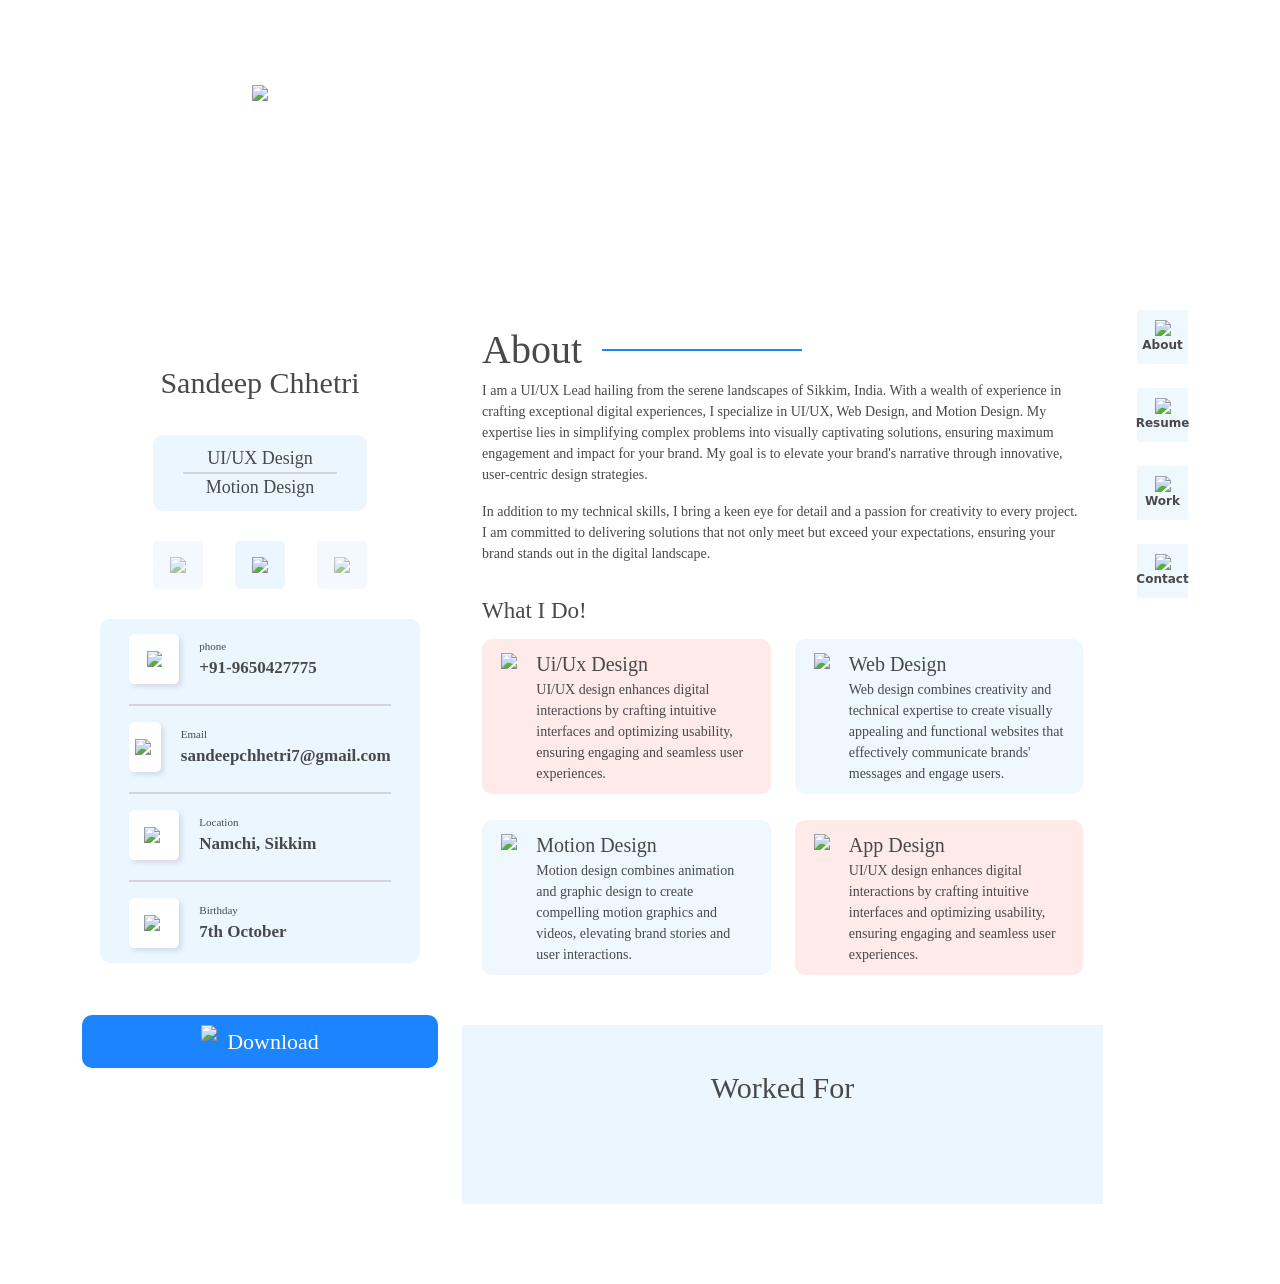
==== index.html @ e55f190d "Add files via upload" ====
<!DOCTYPE html>
<html lang="en">

<head>
    <title>Sandeep Chhetri</title>
    <meta charset="utf-8">
    <meta name="viewport" content="width=device-width, initial-scale=1">
    <link href="https://cdn.jsdelivr.net/npm/bootstrap@5.3.3/dist/css/bootstrap.min.css" rel="stylesheet">
    <script src="https://cdn.jsdelivr.net/npm/bootstrap@5.3.3/dist/js/bootstrap.bundle.min.js"></script>
    <link rel="icon" href="images/favicon.png" type="image/x-icon">
    <link rel="stylesheet" type="text/css" href="style.css">
    <script src="menu.js"></script>
    <script>
        const cloneEl = document.querySelector(".logos-slide").cloneNode(true)
        const logos = document.querySelector('.logos').appendChild(cloneEl);
    </script>
       <script>
        document.addEventListener('DOMContentLoaded', function () {
            var form = document.getElementById('contactForm');
            form.addEventListener('submit', function (event) {
                // You can add form validation or any other logic here
                console.log('Form submitted');
            });
        });
    </script>
</head>

<body>
    <div class="main">
        <div class="container">
            <div class="row">
                <div class="col-md-4 col-sm-12">
                    <div class="img-candi">
                        <img class="master-img" src=".\images\sandeep.png" />
                    </div>
                    <div class="sidebar-section">
                        <div class="master">Sandeep Chhetri</div>
                        <div class="profile">
                            <div class="profile-one">UI/UX Design</div>
                            <div class="line"></div>
                            <div class="profile-two">Motion Design</div>
                        </div>
                        <div class="social-media">
                            <a class="inactive"><div class="social facebook"><img src=".\images\facebook.svg" /></div></a>
                            <a href="https://www.linkedin.com/in/sandeep-chhetri-973285190/" target="_blank"><div class="social linkedin"><img src=".\images\linkedin.svg" /></div></a>
                            <a class="inactive"> <div class="social twitter"><img src=".\images\twitter.svg" /></div></a>
                        </div>
                        <div class="personal-details">
                            <div class="contact">
                                <div class="cont-icon">
                                    <img class="cont-iocn-det" src=".\images\phone.svg">
                                </div>
                                <div class="per-details">
                                    <div class="per-cat">phone</div>
                                    <div class="main-cat"><b>+91-9650427775</b></div>
                                </div>
                            </div>
                            <div class="line1"></div>
                            <div class="contact mt-3">
                                <div class="cont-icon">
                                    <img class="cont-iocn-det ex-img" src=".\images\email.svg">
                                </div>
                                <div class="per-details">
                                    <div class="per-cat">Email</div>
                                    <div class="main-cat"><b>sandeepchhetri7@gmail.com</b></div>
                                </div>
                            </div>
                            <div class="line1"></div>
                            <div class="contact mt-3">
                                <div class="cont-icon">
                                    <img class="cont-iocn-det ex-img" src=".\images\map.svg">
                                </div>
                                <div class="per-details">
                                    <div class="per-cat">Location</div>
                                    <div class="main-cat"><b>Namchi, Sikkim</b></div>
                                </div>
                            </div>
                            <div class="line1"></div>
                            <div class="contact mt-3">
                                <div class="cont-icon">
                                    <img class="cont-iocn-det ex-img" src=".\images\calendar.svg">
                                </div>
                                <div class="per-details">
                                    <div class="per-cat">Birthday</div>
                                    <div class="main-cat"><b>7th October</b></div>
                                </div>
                            </div>
                        </div>

                    </div>
                    <a href="resume.pdf" download target="_blank" style="text-decoration: none;">
                        <div class="downloadcv">
                            <img src=".\images\download.svg" />
                            <div class="download">Download</div>
                        </div>
                    </a>
                </div>
                <div class="col-md-7 col-sm-12">
                    <div class="about-section">
                        <div class="about-inner">
                            <div class="about-title">
                                <div class="about">About</div>
                                <div class="linetitle"></div>
                            </div>
                            <div class="about-content">
                                <p>I am a UI/UX Lead hailing from the serene landscapes of Sikkim, India. With a wealth
                                    of
                                    experience in crafting exceptional digital experiences, I specialize in UI/UX, Web
                                    Design, and Motion Design. My expertise lies in simplifying complex problems into
                                    visually captivating solutions, ensuring maximum engagement and impact for your
                                    brand.
                                    My goal is to elevate your brand's narrative through innovative, user-centric design
                                    strategies.</p>
                                <p>In addition to my technical skills, I bring a keen eye for detail and a passion for
                                    creativity to every project. I am committed to delivering solutions that not only
                                    meet
                                    but exceed your expectations, ensuring your brand stands out in the digital
                                    landscape.
                                </p>
                            </div>
                            <div class="what">
                                What I Do!
                            </div>
                            <div class="row">
                                <div class="col-md-6">
                                    <div class="what-content">
                                        <div class="icon-what">
                                            <img src=".\images\ui.svg" />
                                        </div>
                                        <div class="what-insight">
                                            <div class="whatTitle">Ui/Ux Design</div>
                                            <div class="whatmaincontent">
                                                UI/UX design enhances digital interactions by crafting intuitive
                                                interfaces
                                                and optimizing usability, ensuring engaging and seamless user
                                                experiences.
                                            </div>
                                        </div>

                                    </div>
                                </div>
                                <div class="col-md-6">
                                    <div class="what-content1">
                                        <div class="icon-what">
                                            <img src=".\images\app.svg" />
                                        </div>
                                        <div class="what-insight">
                                            <div class="whatTitle">Web Design</div>
                                            <div class="whatmaincontent">
                                                Web design combines creativity and technical expertise to create
                                                visually appealing and functional websites that effectively communicate
                                                brands' messages and engage users.
                                            </div>
                                        </div>

                                    </div>
                                </div>
                            </div>
                            <div class="row mt-3">
                                <div class="col-md-6">
                                    <div class="what-content1">
                                        <div class="icon-what">
                                            <img src=".\images\motion.svg" />
                                        </div>
                                        <div class="what-insight">
                                            <div class="whatTitle">Motion Design</div>
                                            <div class="whatmaincontent">

                                                Motion design combines animation and graphic design to create compelling
                                                motion graphics and videos, elevating brand stories and user
                                                interactions.
                                            </div>
                                        </div>

                                    </div>
                                </div>
                                <div class="col-md-6">
                                    <div class="what-content">
                                        <div class="icon-what1">
                                            <img src=".\images\app1.svg" />
                                        </div>
                                        <div class="what-insight">
                                            <div class="whatTitle">App Design</div>
                                            <div class="whatmaincontent">
                                                UI/UX design enhances digital interactions by crafting intuitive
                                                interfaces
                                                and optimizing usability, ensuring engaging and seamless user
                                                experiences.
                                            </div>
                                        </div>

                                    </div>
                                </div>
                            </div>
                        </div>
                        <div class="client-section">
                            <div class="client">Worked For</div>
                            <main class="d-flex flex-row justify-content-center align-items-center">
                                <div class="logos overflow-hidden position-relative"
                                    style=" white-space: nowrap;">
                                    <div class="logos-slide d-inline-block">

                                        <img src="images/vdxtv-logo.png"
                                            alt="">

                                        <img src="images/inspirialogo.png"
                                            alt="">

                                        <img src="images/insynclogo.png"
                                            alt="">

                                        <img src="images/hcl.png"
                                            alt="">

                                        <img src="images/exponentiallogo.png"
                                            alt="">

                                        <img src="images/digixl.png"
                                            alt="">
                                    </div>
                                </div>
                            </main>
                        </div>
                    </div>

                </div>
                <div class="col-md-1 col-sm-12">
                    <div class="menu-custom">
                        <a href="index.html" target="_self" class="abouttab">
                            <img src=".\images\about.svg" class="aboutimg" />
                            <div class="aboutcopy">About</div>
                        </a>
                        <a href="resume.html" target="_self" class="abouttab mt-4">
                            <img src=".\images\resume.svg" class="aboutimg" />
                            <div class="aboutcopy">Resume</div>
                        </a>
                        <a href="work.html" target="_self" class="abouttab mt-4">
                            <img src=".\images\work.svg" class="aboutimg" />
                            <div class="aboutcopy">Work</div>
                        </a>
                        <a href="contact.html" target="_self" class="abouttab mt-4">
                            <img src=".\images\contact.svg" class="aboutimg" />
                            <div class="aboutcopy">Contact</div>
                        </a>
                    </div>
                    <div class="menu-icon" onclick="toggleMenu()">
                        <div class="bar"></div>
                        <div class="bar"></div>
                        <div class="bar"></div>
                    </div>
                </div>
            </div>

        </div>
    </div>
    </div>

</body>

</html>
---- style.css ----
*{
    margin: 0;
    padding: 0;
    box-sizing: border-box;
}
@font-face {
    font-family: titleFont;
    src: url(font/Comfortaa-Bold.ttf);
  }
  @font-face {
    font-family: bodyFont;
    src: url(font/OpenSans-Regular.ttf);
  }
  @font-face {
    font-family: bodyFont2;
    src: url(font/OpenSans-Semibold.ttf);
  }
body{
    background-image: url(images/background.svg);
    background-repeat: no-repeat;
    background-size: cover;
    background-attachment: fixed;
}
.main{
    margin-top: 300px;
    margin-bottom: 80px;
    width: 100vw;
}
.master-img{
    display: flex;
    margin: 0 auto;
    position: absolute;
    top: -215px;
}
.inactive {
    color: #999999; /* Gray text color */
    pointer-events: none; /* Disable mouse interactions */
    text-decoration: none; /* Remove underline */
    opacity: 0.6; /* Make it look faded */
}
.img-candi{
    position: relative;
    display: flex;
    width: 100%;
    justify-content: center;
}

.sidebar-section{
    background-color: white;
    border-radius: 20px;
    display: flex;
    align-items: center;
    flex-direction: column;
    padding-bottom: 37px;
}
.master{
    font-family: titleFont;
    color: #494949;
    font-size: 30px;
    text-align: center;
    padding-top: 60px;
}
.profile{
    padding:10px;
    background-color: #ECF6FF;
    width: 60%;
    border-radius: 10px;
    display: flex;
    flex-direction: column;
    align-items: center;
    margin-top: 30px;
    font-family: bodyFont;
    font-size: 18px;
    color: #494949;
}
.social-media{
    display: flex;
    width: 60%;
    justify-content: space-between;
    margin-top: 30px;
}
.social{
width: 50px;
height: 48px;
border-radius: 5px;
background-color: #ECF6FF;
display: flex;
justify-content: center;
align-items: center;
}
.line{
    height:2px;
    width: 80%;
    background-color: #D4D4D4;
}
.line1{
    height:2px;
    width: 90%;
    background-color: #D4D4D4;
    margin-top: 20px;
}
.personal-details{
    width: 90%;
    background-color: #ECF6FF;
    padding: 15px;
    margin-top: 30px;
    border-radius: 10px;
    display: flex;
    flex-direction: column;
    align-items: center;
}
.cont-iocn-det{
    width: 15px;
}
.cont-icon{
background-color: white;
border-radius: 5px;
width: 50px;
height: 50px;
display: flex;
justify-content: center;
align-items: center;
box-shadow: 3px 3px 5px rgba(0, 0, 0, 0.1);
}
.contact{
    display: flex;
    align-items: center;
    justify-content: flex-start;
   width: 90%;
}
.per-details{
    margin-left: 20px;
}
.main-cat{
    font-size: 17px;
    color: #494949;
    font-family: bodyFont2;
}
.per-cat{
    font-family: bodyFont;
    font-size: 11px;
    color: #494949;
}
.ex-img{
    width:20px;
}
.downloadcv{
    background-color: #1C84FF;
    padding: 10px 5px;
    border-radius: 10px;
    display: flex;
    justify-content: center;
    color: white;
    font-size: 22px;
    font-family: bodyFont2;
    margin-top: 15px;
    margin-bottom: 20px;
}
.download{
    margin-left: 10px;
}
/* sidebar end */
.cont-icon {
    display: inline-flex; /* Use flexbox for centering */
    align-items: center; /* Center vertically */
    justify-content: center; /* Center horizontally */
  }
  
  .cont-iocn-det {
    transition: filter 0.3s ease; /* Add easing to SVG */
  }
  
  .cont-icon:hover {
    background-color: #1C84FF; /* Change background color on hover */
  }
  
  .cont-icon:hover .cont-iocn-det {
    filter: brightness(0) invert(1); /* Change SVG color to white on hover */
  }
.social {
    transition: background-color 0.3s ease;
    cursor: pointer;
  }
  
  .social:hover {
    background-color: #1C84FF;
    transition: background-color 0.3s ease; /* Add easing */
  }
  
  .social:hover img {
    filter: brightness(0) invert(1);
    transition: filter 0.3s ease; /* Add easing */
  }
.abouttab:hover {
    background-color: #1C84FF;
    transition: background-color 0.3s ease; /* Add easing */
    text-decoration: none;
  }
  
  .abouttab:hover img {
    filter: brightness(0) invert(1);
    transition: filter 0.3s ease; /* Add easing */
    text-decoration: none;
  }
  
  .abouttab:hover .aboutcopy {
    color: white;
    text-decoration: none;
    transition: color 0.3s ease; /* Add easing */
  }
  .abouttab {
    transition: background-color 0.3s ease;
    text-decoration: none; /* Remove underline */
    cursor: pointer;
  }
.about{
    font-family: titleFont;
    font-size: 40px;
    color: #494949;
    transition: background-color 0.3s ease;
    
}
.about-section{
    background-color: white;
    /* padding: 20px; */
    border-radius: 20px;
}
.about-inner{
    padding: 20px; 
}
.about-title{
    display: flex;
    align-items: center;
}
.linetitle{
    width: 200px;
    height: 2px;
    background-color: #1C84FF;
    margin-left: 20px;
}
.about-content{
    color: #494949;
    font-family: bodyFont;
    font-size: 14px;
}
.what{
    color: #494949; 
    font-family: bodyFont2;
    font-size: 23px;
    margin-top: 30px;
}
.what-content{
    background-color: #FFEAEA;
    border-radius: 10px;
    padding: 10px;
    margin-top: 10px;
    display: flex;
    justify-content: space-around;
}
.what-content1{
    background-color: #F0F8FF;
    border-radius: 10px;
    padding: 10px;
    margin-top: 10px;
    display: flex;
    justify-content: space-around;
}
.whatTitle{
    font-family: bodyFont2;
    font-size: 20px;
    color: #494949;
}
.whatmaincontent{
    font-family: bodyFont;
    font-size: 14px;
    color: #494949;
}
.what-insight{
    width: 80%;
}
.icon-what img{
    width:1.9vw;
}
.icon-what1 img{
    width:1.7vw;
}
.client-section{
    background-color: #ECF6FF;
    width: 100%;
    padding-top: 40px;
    margin-top: 30px;
}
.client{
    font-family: titleFont;
    font-size: 30px;
    color: #494949;
    display: flex;
    justify-content: center;
   
}
/* menu section */
.menu-custom{

}
.aboutcopy{
    font-size: 12px;
    color: #494949;
    font-weight: 600;
}
.abouttab{
    background-color: #F0F8FF;
    border-radius: 3px;
    display: flex;
    justify-content: center;
    flex-direction: column;
    align-items: center;
    padding: 10px;
}

.menu-icon {
   
}
.menu-custom {
    display: flex;
    flex-direction: column;
    background-color: white;
    border-radius: 10px;
    padding: 10px;
    
}


.menu-icon {
    display: none;
    cursor: pointer;
}

.bar {
    width: 25px;
    height: 3px;
    background-color: #333;
    margin: 5px 0;
}

@media screen and (max-width: 768px) {
    .menu-custom {
        display: none;
        position: absolute;
        top: 50px; /* Adjust as needed */
        right: 10px; /* Adjust as needed */
        background-color: white;
        border-radius: 10px;
        padding: 10px;
        box-shadow: 0 0 10px rgba(0, 0, 0, 0.1);
        z-index: 1000;
    }

    .menu-icon {
        display: block;
        cursor: pointer;
        position: absolute;
        top: 10px; /* Adjust as needed */
        right: 10px; /* Adjust as needed */
    }

    .menu-icon .bar {
        width: 25px;
        height: 3px;
        background-color: #333;
        margin: 5px 0;
    }

    .menu-custom.show {
        display: block;
        position: fixed;
    }
    .main-cat{
        font-size: 15px;
    }
}
.logos{
    padding-top: 20px;
    padding-bottom: 50px;
}
.logos::before, 
        .logos::after {
            content: '';
            width: 300px;
            height: 100%;
            position: absolute;
            top: 0;
            z-index: 2;
        }

        .logos::before {
            left: 0;
            background: linear-gradient(to left, rgba(255, 255, 255, 0));
        }

        .logos::after {
            right: 0;
            background: linear-gradient(to right, rgba(255, 255, 255, 0));
        }

        .logos-slide {
            animation: 20s slide infinite linear;
        }

        .logos:hover .logos-slide {
            animation-play-state: paused;
        }

        .logos-slide img {
            height: 60px;
            margin: 0 50px;
        }

        @keyframes slide {
            from{
                transform: translateX(0);
            }

            to {
                transform: translateX(-100%);
            }
        }
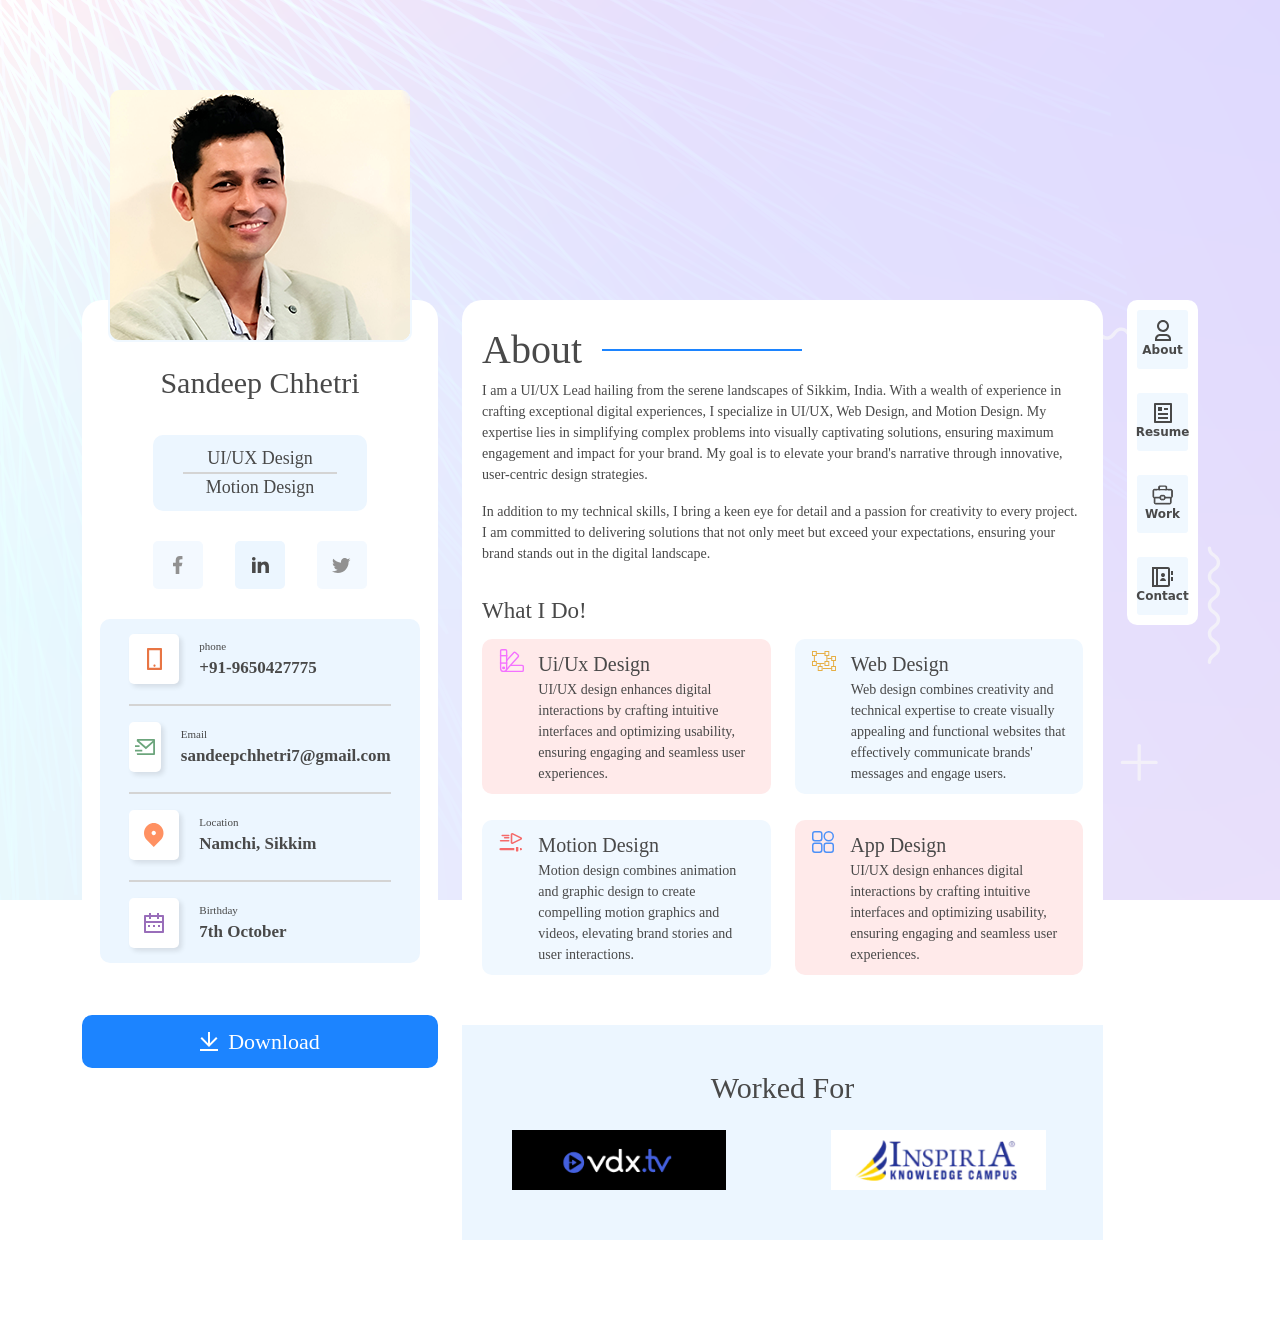
==== commit 054d9db6: "Add files via upload" ====
--- a/index.html
+++ b/index.html
@@ -31,7 +31,7 @@
             <div class="row">
                 <div class="col-md-4 col-sm-12">
                     <div class="img-candi">
-                        <img class="master-img" src=".\images\sandeep.png" />
+                        <img class="master-img" src="./images/sandeep.png" />
                     </div>
                     <div class="sidebar-section">
                         <div class="master">Sandeep Chhetri</div>
@@ -41,14 +41,14 @@
                             <div class="profile-two">Motion Design</div>
                         </div>
                         <div class="social-media">
-                            <a class="inactive"><div class="social facebook"><img src=".\images\facebook.svg" /></div></a>
-                            <a href="https://www.linkedin.com/in/sandeep-chhetri-973285190/" target="_blank"><div class="social linkedin"><img src=".\images\linkedin.svg" /></div></a>
-                            <a class="inactive"> <div class="social twitter"><img src=".\images\twitter.svg" /></div></a>
+                            <a class="inactive"><div class="social facebook"><img src="./images/facebook.svg" /></div></a>
+                            <a href="https://www.linkedin.com/in/sandeep-chhetri-973285190/" target="_blank"><div class="social linkedin"><img src="./images/linkedin.svg" /></div></a>
+                            <a class="inactive"> <div class="social twitter"><img src="./images/twitter.svg" /></div></a>
                         </div>
                         <div class="personal-details">
                             <div class="contact">
                                 <div class="cont-icon">
-                                    <img class="cont-iocn-det" src=".\images\phone.svg">
+                                    <img class="cont-iocn-det" src="./images/phone.svg">
                                 </div>
                                 <div class="per-details">
                                     <div class="per-cat">phone</div>
@@ -58,7 +58,7 @@
                             <div class="line1"></div>
                             <div class="contact mt-3">
                                 <div class="cont-icon">
-                                    <img class="cont-iocn-det ex-img" src=".\images\email.svg">
+                                    <img class="cont-iocn-det ex-img" src="./images/email.svg">
                                 </div>
                                 <div class="per-details">
                                     <div class="per-cat">Email</div>
@@ -68,7 +68,7 @@
                             <div class="line1"></div>
                             <div class="contact mt-3">
                                 <div class="cont-icon">
-                                    <img class="cont-iocn-det ex-img" src=".\images\map.svg">
+                                    <img class="cont-iocn-det ex-img" src="./images/map.svg">
                                 </div>
                                 <div class="per-details">
                                     <div class="per-cat">Location</div>
@@ -78,7 +78,7 @@
                             <div class="line1"></div>
                             <div class="contact mt-3">
                                 <div class="cont-icon">
-                                    <img class="cont-iocn-det ex-img" src=".\images\calendar.svg">
+                                    <img class="cont-iocn-det ex-img" src="./images/calendar.svg">
                                 </div>
                                 <div class="per-details">
                                     <div class="per-cat">Birthday</div>
@@ -90,7 +90,7 @@
                     </div>
                     <a href="resume.pdf" download target="_blank" style="text-decoration: none;">
                         <div class="downloadcv">
-                            <img src=".\images\download.svg" />
+                            <img src="./images/download.svg" />
                             <div class="download">Download</div>
                         </div>
                     </a>
@@ -125,7 +125,7 @@
                                 <div class="col-md-6">
                                     <div class="what-content">
                                         <div class="icon-what">
-                                            <img src=".\images\ui.svg" />
+                                            <img src="./images/ui.svg" />
                                         </div>
                                         <div class="what-insight">
                                             <div class="whatTitle">Ui/Ux Design</div>
@@ -142,7 +142,7 @@
                                 <div class="col-md-6">
                                     <div class="what-content1">
                                         <div class="icon-what">
-                                            <img src=".\images\app.svg" />
+                                            <img src="./images/app.svg" />
                                         </div>
                                         <div class="what-insight">
                                             <div class="whatTitle">Web Design</div>
@@ -160,7 +160,7 @@
                                 <div class="col-md-6">
                                     <div class="what-content1">
                                         <div class="icon-what">
-                                            <img src=".\images\motion.svg" />
+                                            <img src="./images/motion.svg" />
                                         </div>
                                         <div class="what-insight">
                                             <div class="whatTitle">Motion Design</div>
@@ -177,7 +177,7 @@
                                 <div class="col-md-6">
                                     <div class="what-content">
                                         <div class="icon-what1">
-                                            <img src=".\images\app1.svg" />
+                                            <img src="./images/app1.svg" />
                                         </div>
                                         <div class="what-insight">
                                             <div class="whatTitle">App Design</div>
@@ -227,19 +227,19 @@
                 <div class="col-md-1 col-sm-12">
                     <div class="menu-custom">
                         <a href="index.html" target="_self" class="abouttab">
-                            <img src=".\images\about.svg" class="aboutimg" />
+                            <img src="./images/about.svg" class="aboutimg" />
                             <div class="aboutcopy">About</div>
                         </a>
                         <a href="resume.html" target="_self" class="abouttab mt-4">
-                            <img src=".\images\resume.svg" class="aboutimg" />
+                            <img src="./images/resume.svg" class="aboutimg" />
                             <div class="aboutcopy">Resume</div>
                         </a>
                         <a href="work.html" target="_self" class="abouttab mt-4">
-                            <img src=".\images\work.svg" class="aboutimg" />
+                            <img src="./images/work.svg" class="aboutimg" />
                             <div class="aboutcopy">Work</div>
                         </a>
                         <a href="contact.html" target="_self" class="abouttab mt-4">
-                            <img src=".\images\contact.svg" class="aboutimg" />
+                            <img src="./images/contact.svg" class="aboutimg" />
                             <div class="aboutcopy">Contact</div>
                         </a>
                     </div>
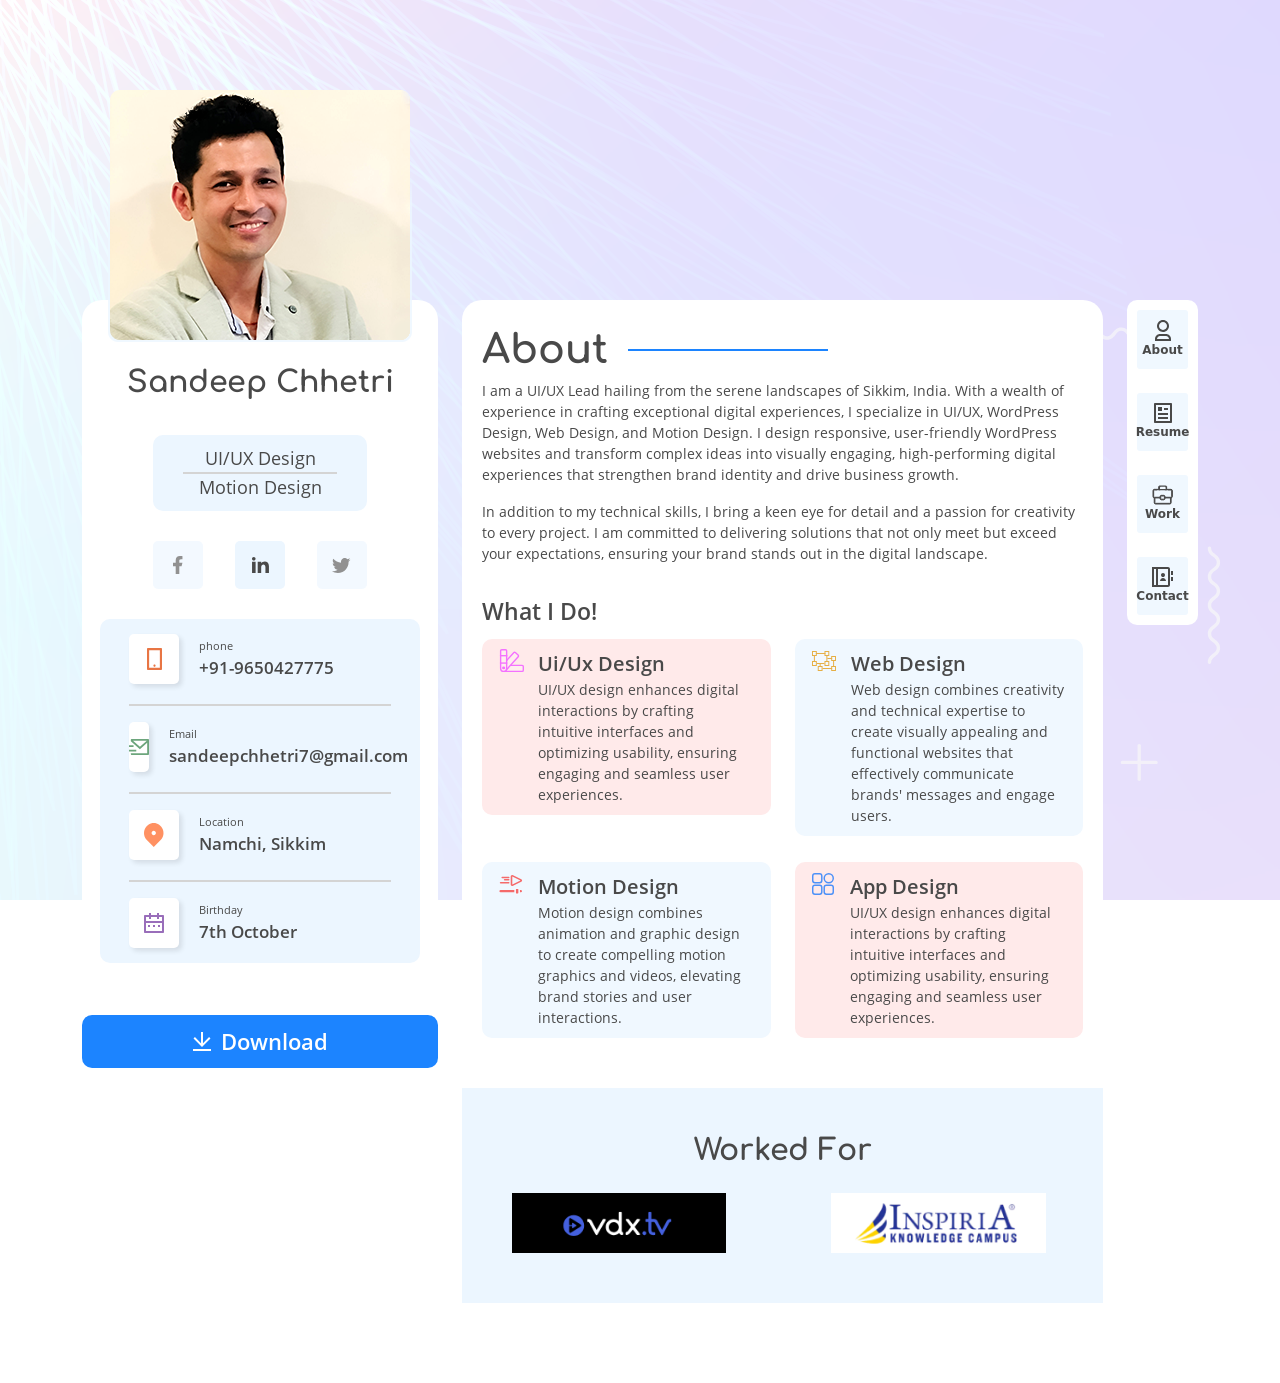
==== commit 9ffaedee: "Add files via upload" ====
--- a/index.html
+++ b/index.html
@@ -103,19 +103,8 @@
                                 <div class="linetitle"></div>
                             </div>
                             <div class="about-content">
-                                <p>I am a UI/UX Lead hailing from the serene landscapes of Sikkim, India. With a wealth
-                                    of
-                                    experience in crafting exceptional digital experiences, I specialize in UI/UX, Web
-                                    Design, and Motion Design. My expertise lies in simplifying complex problems into
-                                    visually captivating solutions, ensuring maximum engagement and impact for your
-                                    brand.
-                                    My goal is to elevate your brand's narrative through innovative, user-centric design
-                                    strategies.</p>
-                                <p>In addition to my technical skills, I bring a keen eye for detail and a passion for
-                                    creativity to every project. I am committed to delivering solutions that not only
-                                    meet
-                                    but exceed your expectations, ensuring your brand stands out in the digital
-                                    landscape.
+                                <p>I am a UI/UX Lead hailing from the serene landscapes of Sikkim, India. With a wealth of experience in crafting exceptional digital experiences, I specialize in UI/UX, WordPress Design, Web Design, and Motion Design. I design responsive, user-friendly WordPress websites and transform complex ideas into visually engaging, high-performing digital experiences that strengthen brand identity and drive business growth.</p>
+                                <p>In addition to my technical skills, I bring a keen eye for detail and a passion for creativity to every project. I am committed to delivering solutions that not only meet but exceed your expectations, ensuring your brand stands out in the digital landscape.
                                 </p>
                             </div>
                             <div class="what">
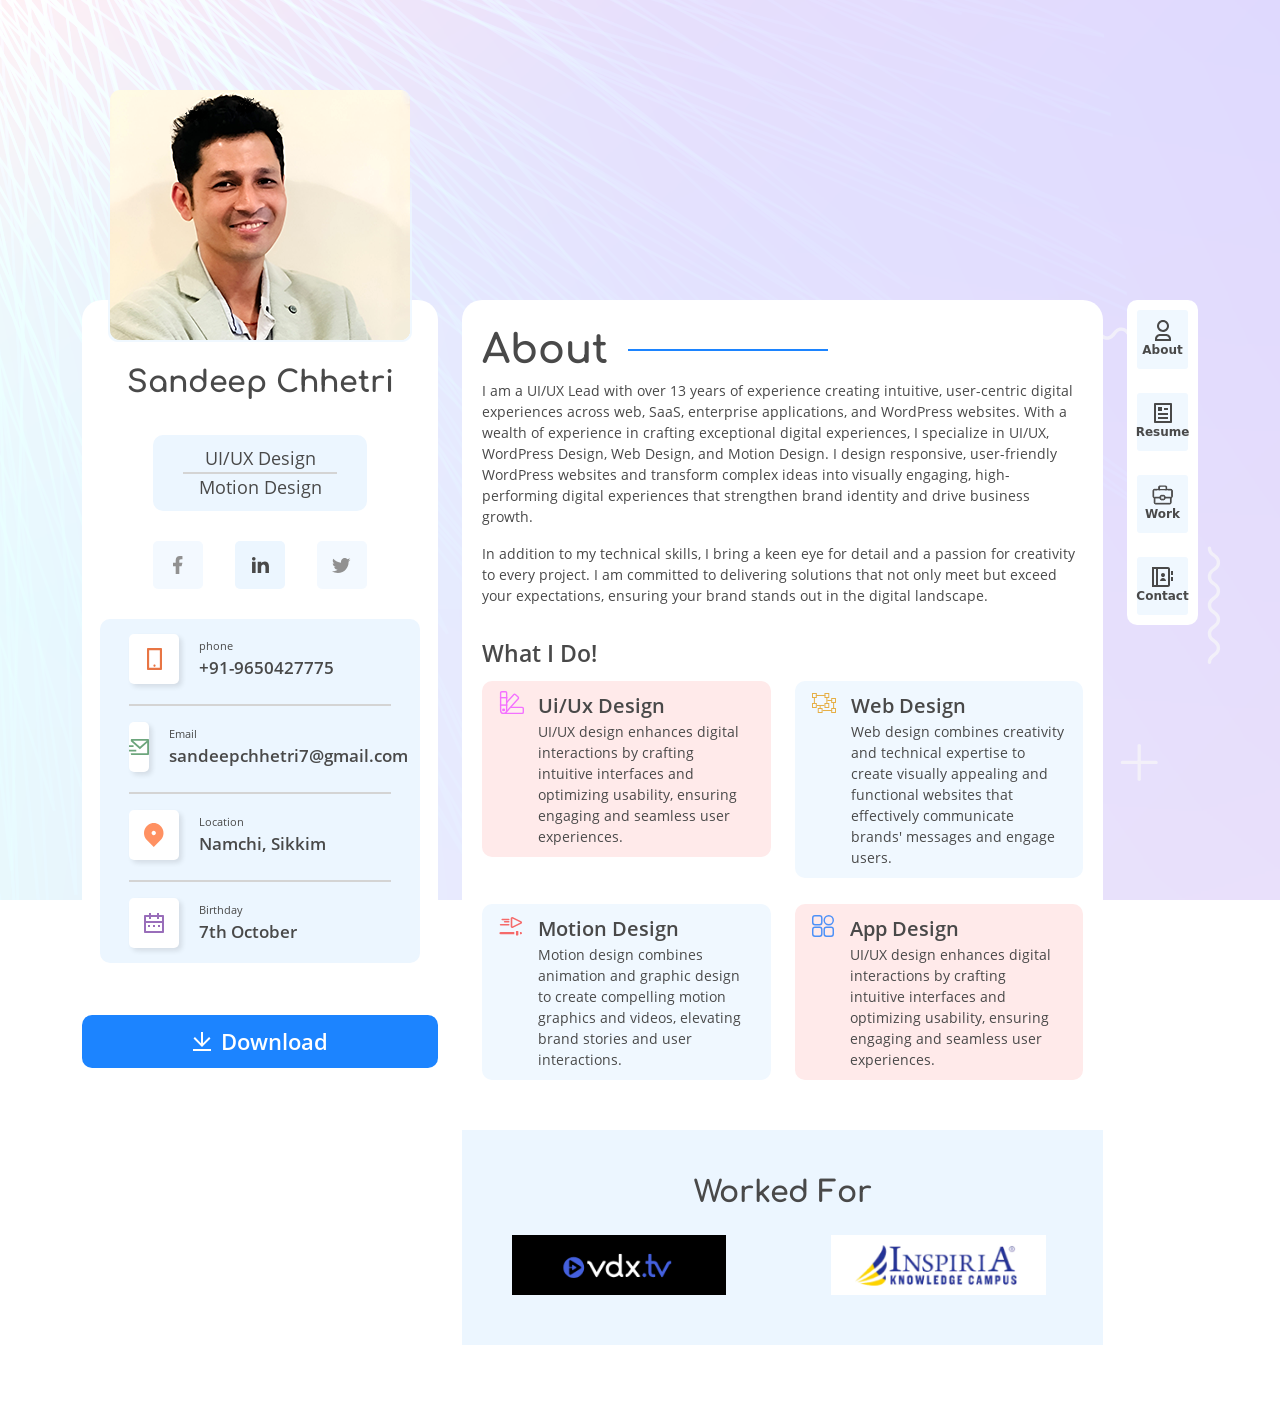
==== commit 1acc5ad2: "Add files via upload" ====
--- a/index.html
+++ b/index.html
@@ -103,7 +103,7 @@
                                 <div class="linetitle"></div>
                             </div>
                             <div class="about-content">
-                                <p>I am a UI/UX Lead hailing from the serene landscapes of Sikkim, India. With a wealth of experience in crafting exceptional digital experiences, I specialize in UI/UX, WordPress Design, Web Design, and Motion Design. I design responsive, user-friendly WordPress websites and transform complex ideas into visually engaging, high-performing digital experiences that strengthen brand identity and drive business growth.</p>
+                                <p>I am a UI/UX Lead with over 13 years of experience creating intuitive, user-centric digital experiences across web, SaaS, enterprise applications, and WordPress websites. With a wealth of experience in crafting exceptional digital experiences, I specialize in UI/UX, WordPress Design, Web Design, and Motion Design. I design responsive, user-friendly WordPress websites and transform complex ideas into visually engaging, high-performing digital experiences that strengthen brand identity and drive business growth.</p>
                                 <p>In addition to my technical skills, I bring a keen eye for detail and a passion for creativity to every project. I am committed to delivering solutions that not only meet but exceed your expectations, ensuring your brand stands out in the digital landscape.
                                 </p>
                             </div>
